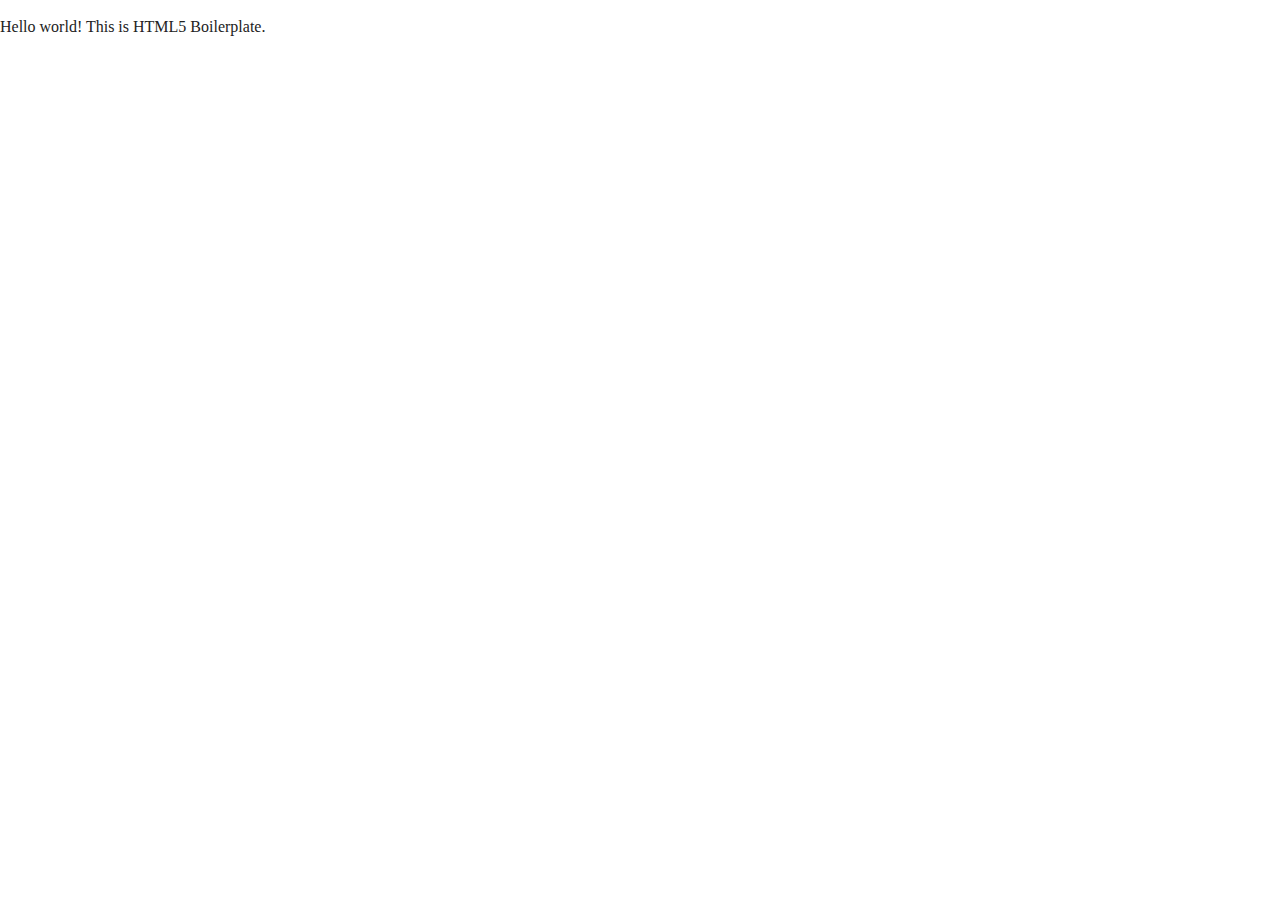
==== index.html @ 504b1733 "first commit" ====
<!doctype html>
<html class="no-js" lang="">

<head>
  <meta charset="utf-8">
  <title></title>
  <meta name="description" content="">
  <meta name="viewport" content="width=device-width, initial-scale=1">

  <meta property="og:title" content="">
  <meta property="og:type" content="">
  <meta property="og:url" content="">
  <meta property="og:image" content="">

  <link rel="manifest" href="site.webmanifest">
  <link rel="apple-touch-icon" href="icon.png">
  <!-- Place favicon.ico in the root directory -->

  <link rel="stylesheet" href="css/normalize.css">
  <link rel="stylesheet" href="css/main.css">

  <meta name="theme-color" content="#fafafa">
</head>

<body>

  <!-- Add your site or application content here -->
  <p>Hello world! This is HTML5 Boilerplate.</p>
  <script src="js/vendor/modernizr-3.11.2.min.js"></script>
  <script src="js/plugins.js"></script>
  <script src="js/main.js"></script>

  <!-- Google Analytics: change UA-XXXXX-Y to be your site's ID. -->
  <script>
    window.ga = function () { ga.q.push(arguments) }; ga.q = []; ga.l = +new Date;
    ga('create', 'UA-XXXXX-Y', 'auto'); ga('set', 'anonymizeIp', true); ga('set', 'transport', 'beacon'); ga('send', 'pageview')
  </script>
  <script src="https://www.google-analytics.com/analytics.js" async></script>
</body>

</html>
---- css/main.css ----
/*! HTML5 Boilerplate v8.0.0 | MIT License | https://html5boilerplate.com/ */

/* main.css 2.1.0 | MIT License | https://github.com/h5bp/main.css#readme */
/*
 * What follows is the result of much research on cross-browser styling.
 * Credit left inline and big thanks to Nicolas Gallagher, Jonathan Neal,
 * Kroc Camen, and the H5BP dev community and team.
 */

/* ==========================================================================
   Base styles: opinionated defaults
   ========================================================================== */

html {
  color: #222;
  font-size: 1em;
  line-height: 1.4;
}

/*
 * Remove text-shadow in selection highlight:
 * https://twitter.com/miketaylr/status/12228805301
 *
 * Vendor-prefixed and regular ::selection selectors cannot be combined:
 * https://stackoverflow.com/a/16982510/7133471
 *
 * Customize the background color to match your design.
 */

::-moz-selection {
  background: #b3d4fc;
  text-shadow: none;
}

::selection {
  background: #b3d4fc;
  text-shadow: none;
}

/*
 * A better looking default horizontal rule
 */

hr {
  display: block;
  height: 1px;
  border: 0;
  border-top: 1px solid #ccc;
  margin: 1em 0;
  padding: 0;
}

/*
 * Remove the gap between audio, canvas, iframes,
 * images, videos and the bottom of their containers:
 * https://github.com/h5bp/html5-boilerplate/issues/440
 */

audio,
canvas,
iframe,
img,
svg,
video {
  vertical-align: middle;
}

/*
 * Remove default fieldset styles.
 */

fieldset {
  border: 0;
  margin: 0;
  padding: 0;
}

/*
 * Allow only vertical resizing of textareas.
 */

textarea {
  resize: vertical;
}

/* ==========================================================================
   Author's custom styles
   ========================================================================== */

/* ==========================================================================
   Helper classes
   ========================================================================== */

/*
 * Hide visually and from screen readers
 */

.hidden,
[hidden] {
  display: none !important;
}

/*
 * Hide only visually, but have it available for screen readers:
 * https://snook.ca/archives/html_and_css/hiding-content-for-accessibility
 *
 * 1. For long content, line feeds are not interpreted as spaces and small width
 *    causes content to wrap 1 word per line:
 *    https://medium.com/@jessebeach/beware-smushed-off-screen-accessible-text-5952a4c2cbfe
 */

.sr-only {
  border: 0;
  clip: rect(0, 0, 0, 0);
  height: 1px;
  margin: -1px;
  overflow: hidden;
  padding: 0;
  position: absolute;
  white-space: nowrap;
  width: 1px;
  /* 1 */
}

/*
 * Extends the .sr-only class to allow the element
 * to be focusable when navigated to via the keyboard:
 * https://www.drupal.org/node/897638
 */

.sr-only.focusable:active,
.sr-only.focusable:focus {
  clip: auto;
  height: auto;
  margin: 0;
  overflow: visible;
  position: static;
  white-space: inherit;
  width: auto;
}

/*
 * Hide visually and from screen readers, but maintain layout
 */

.invisible {
  visibility: hidden;
}

/*
 * Clearfix: contain floats
 *
 * For modern browsers
 * 1. The space content is one way to avoid an Opera bug when the
 *    `contenteditable` attribute is included anywhere else in the document.
 *    Otherwise it causes space to appear at the top and bottom of elements
 *    that receive the `clearfix` class.
 * 2. The use of `table` rather than `block` is only necessary if using
 *    `:before` to contain the top-margins of child elements.
 */

.clearfix::before,
.clearfix::after {
  content: " ";
  display: table;
}

.clearfix::after {
  clear: both;
}

/* ==========================================================================
   EXAMPLE Media Queries for Responsive Design.
   These examples override the primary ('mobile first') styles.
   Modify as content requires.
   ========================================================================== */

@media only screen and (min-width: 35em) {
  /* Style adjustments for viewports that meet the condition */
}

@media print,
  (-webkit-min-device-pixel-ratio: 1.25),
  (min-resolution: 1.25dppx),
  (min-resolution: 120dpi) {
  /* Style adjustments for high resolution devices */
}

/* ==========================================================================
   Print styles.
   Inlined to avoid the additional HTTP request:
   https://www.phpied.com/delay-loading-your-print-css/
   ========================================================================== */

@media print {
  *,
  *::before,
  *::after {
    background: #fff !important;
    color: #000 !important;
    /* Black prints faster */
    box-shadow: none !important;
    text-shadow: none !important;
  }

  a,
  a:visited {
    text-decoration: underline;
  }

  a[href]::after {
    content: " (" attr(href) ")";
  }

  abbr[title]::after {
    content: " (" attr(title) ")";
  }

  /*
   * Don't show links that are fragment identifiers,
   * or use the `javascript:` pseudo protocol
   */
  a[href^="#"]::after,
  a[href^="javascript:"]::after {
    content: "";
  }

  pre {
    white-space: pre-wrap !important;
  }

  pre,
  blockquote {
    border: 1px solid #999;
    page-break-inside: avoid;
  }

  /*
   * Printing Tables:
   * https://web.archive.org/web/20180815150934/http://css-discuss.incutio.com/wiki/Printing_Tables
   */
  thead {
    display: table-header-group;
  }

  tr,
  img {
    page-break-inside: avoid;
  }

  p,
  h2,
  h3 {
    orphans: 3;
    widows: 3;
  }

  h2,
  h3 {
    page-break-after: avoid;
  }
}
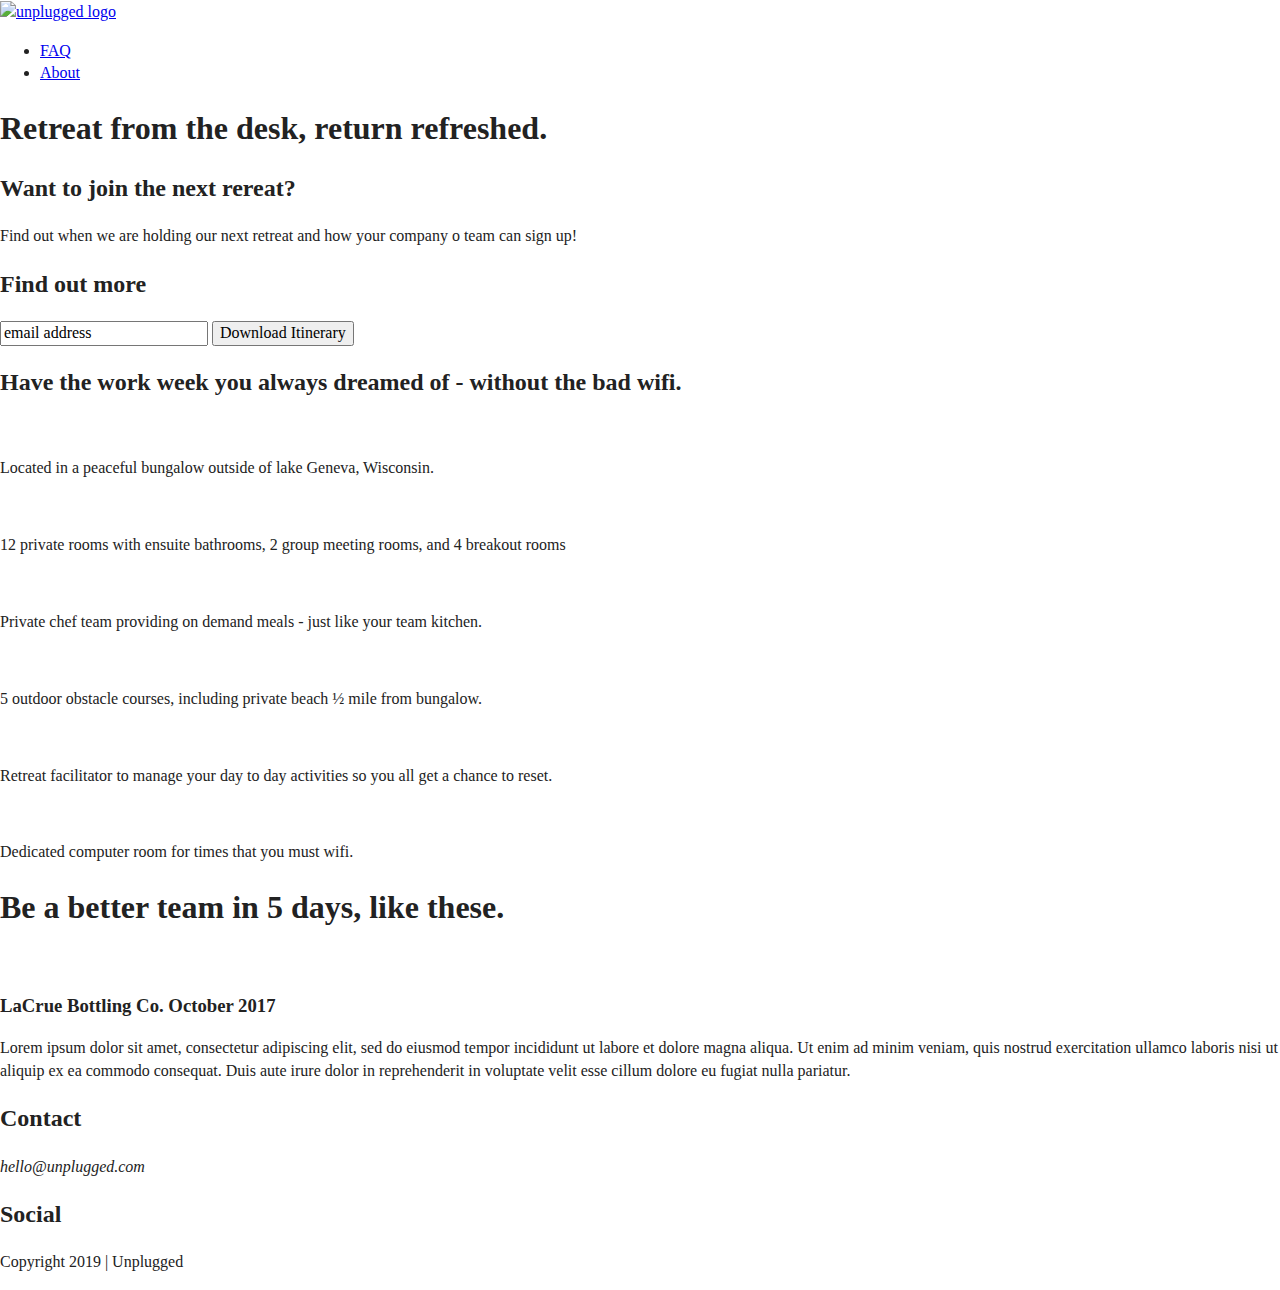
==== commit 66a0af94: "added sign up form" ====
--- a/index.html
+++ b/index.html
@@ -23,9 +23,79 @@
 </head>
 
 <body>
+  <header>
+    <div class="content-wrapper">
+      <a href="#"><img src="" alt="unplugged logo"></a>
+      <div class="header-divider">
+          <nav>
+              <ul>
+                <li><a href="faq/index.html" target="_blank">FAQ</a></li>
+                <li><a href= "about/index.html" target="_blank">About</a></li>
+              </ul>
+            </nav>
+      </div>
+    </div>
+  </header> 
+    
+  <main>
+    <section class="hero-section">
+     <h1>Retreat from the desk, return refreshed.</h1>
+     <aside>
+        <h2>Want to join the next rereat?</h2>
+        <p>Find out when we are holding our next retreat and how your company o team can sign up!</p>
+        <div>
+            <h2>Find out more</h2>
+            <input type="text" name="name" value="email address">
+            <input type="button" value="Download Itinerary">
+        </div>
+     </aside>
+    </section>
+    <section class="info-section">
+      <h2>Have the work week you always dreamed of - without the bad wifi.</h2>
+      <img/>
+      <p>Located in a peaceful bungalow outside of lake Geneva, Wisconsin.</p>
+      <img/>
+      <p>12 private rooms with ensuite bathrooms, 2 group meeting rooms, and 4 breakout rooms</p>
+      <img/>
+      <p>Private chef team providing on demand meals - just like your team kitchen.</p>
+      <img/>
+      <p>5 outdoor obstacle courses, including private beach ½ mile from bungalow.</p>
+      <img/>
+      <p>Retreat facilitator to manage your day to day activities so you all get a chance to reset.</p>
+      <img/>
+      <p>Dedicated computer room for times that you must wifi.</p>
 
-  <!-- Add your site or application content here -->
-  <p>Hello world! This is HTML5 Boilerplate.</p>
+    </section>
+    <aside>
+      <h1>Be a better team in 5 days, like these.</h1>
+      <img/>
+      <h3>LaCrue Bottling Co. October 2017</h3>
+      <p>Lorem ipsum dolor sit amet, consectetur adipiscing elit, sed do eiusmod tempor incididunt ut labore et dolore magna aliqua. Ut enim ad minim veniam, quis nostrud exercitation ullamco laboris nisi ut aliquip ex ea commodo consequat. Duis aute irure dolor in reprehenderit in voluptate velit esse cillum dolore eu fugiat nulla pariatur. </p>
+    </aside>
+  </main>
+  <footer>
+    <div class="content-wapper">
+      <div class="footer-content">
+          <h2>Contact</h2>
+          <address class="contact">
+            <p>hello@unplugged.com</p>
+          </address>
+        <div class="social">
+          <h2>Social</h2>
+          <div class="social-icons">
+            <p><a href="https://www.facebook.com/yoursite" target="_blank"></a></p>
+            <p><a href="https://www.twiter.com/yoursite" target="_blank"></a></p>
+            <p><a href="https://www.instagram.com/yoursite" target="_blank"></a></p>
+            <!-- other social links here -->
+          </div>
+        </div>
+      </div> <!-- footer content ends -->
+    </div> <!-- footer content-wrapper ends -->
+    <div class="copyright">
+      <p>Copyright 2019 | Unplugged</p>
+    </div>
+  </footer>
+
   <script src="js/vendor/modernizr-3.11.2.min.js"></script>
   <script src="js/plugins.js"></script>
   <script src="js/main.js"></script>
@@ -37,5 +107,4 @@
   </script>
   <script src="https://www.google-analytics.com/analytics.js" async></script>
 </body>
-
 </html>
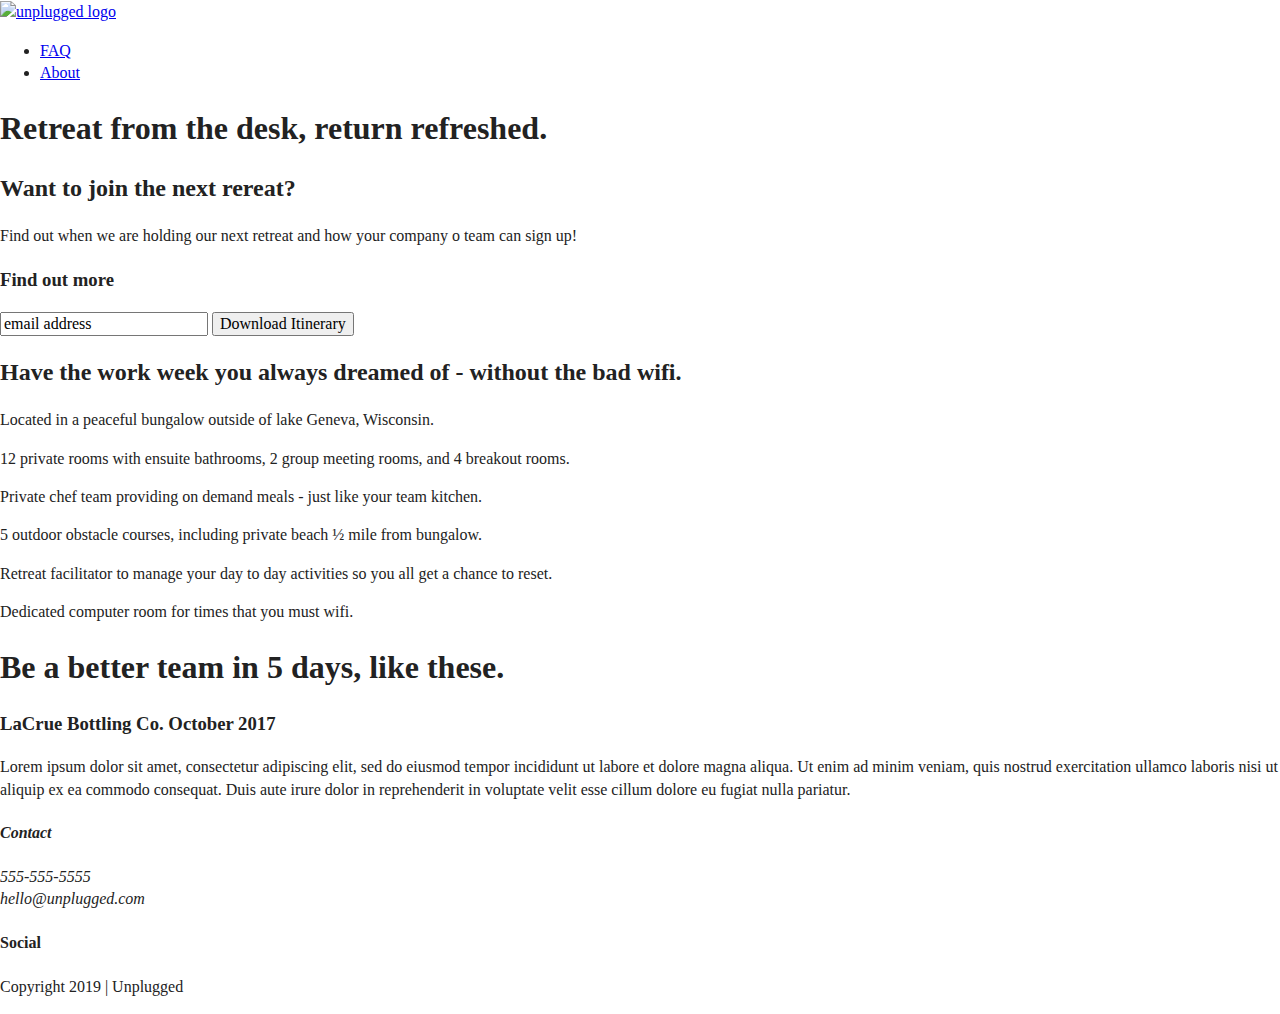
==== commit 17bc4016: "fixed classes" ====
--- a/index.html
+++ b/index.html
@@ -25,7 +25,9 @@
 <body>
   <header>
     <div class="content-wrapper">
-      <a href="#"><img src="" alt="unplugged logo"></a>
+      <a href="#">
+        <img src="" alt="unplugged logo">
+      </a>
       <div class="header-divider">
           <nav>
               <ul>
@@ -38,50 +40,88 @@
   </header> 
     
   <main>
-    <section class="hero-section">
-     <h1>Retreat from the desk, return refreshed.</h1>
-     <aside>
-        <h2>Want to join the next rereat?</h2>
-        <p>Find out when we are holding our next retreat and how your company o team can sign up!</p>
-        <div>
-            <h2>Find out more</h2>
-            <input type="text" name="name" value="email address">
-            <input type="button" value="Download Itinerary">
+    <section class="hero-area">
+      <div class="content-wrapper">
+          <h1>Retreat from the desk, return refreshed.</h1>
+      </div>
+    </section>
+
+    <aside>
+      <div class="content-wrapper">
+        <div class="form-description">
+          <h2>Want to join the next rereat?</h2>
+          <p>
+            Find out when we are holding our next retreat 
+            and how your company o team can sign up!
+          </p>
+        </div>  
+        <div class="form">
+          <h3>Find out more</h3>
+          <input type="text" name="name" value="email address">
+          <input type="button" value="Download Itinerary">
         </div>
-     </aside>
+      </div>
+    </aside>
+      
+    <section class="features">
+      <div class="content-wrapper">
+          <h2>Have the work week you always dreamed of - without the bad wifi.</h2>
+          <div class="features-items">
+              <article>
+                  <p class="fontawesome-icon">
+
+                  </p>
+                  <p class="features-item-description">Located in a peaceful bungalow outside of lake Geneva, Wisconsin.</p>
+              </article>
+              <article>
+                  <p class="fontawesome-icon"></p>
+                  <p class="features-item-description">12 private rooms with ensuite bathrooms, 2 group meeting rooms, and 4 breakout rooms.</p>
+              </article>
+              <article>
+                  <p class="fontawesome-icon"></p>
+                  <p class="features-item-description">Private chef team providing on demand meals - just like your team kitchen.</p>
+              </article>
+              <article>
+                  <p class="fontawesome-icon"></p>
+                  <p class="features-item-description">5 outdoor obstacle courses, including private beach ½ mile from bungalow.</p>
+              </article>
+              <article>
+                 <p class="fontawesome-icon"></p>
+                  <p class="features-item-description">Retreat facilitator to manage your day to day activities so you all get a chance to reset.</p>
+              </article>
+    
+              <article>
+                  <p class="fontawesome-icon"></p>
+                  <p class="features-item-description">Dedicated computer room 
+                    for times that you must wifi.</p>
+              </article>
+          </div>
+      </div>
     </section>
-    <section class="info-section">
-      <h2>Have the work week you always dreamed of - without the bad wifi.</h2>
-      <img/>
-      <p>Located in a peaceful bungalow outside of lake Geneva, Wisconsin.</p>
-      <img/>
-      <p>12 private rooms with ensuite bathrooms, 2 group meeting rooms, and 4 breakout rooms</p>
-      <img/>
-      <p>Private chef team providing on demand meals - just like your team kitchen.</p>
-      <img/>
-      <p>5 outdoor obstacle courses, including private beach ½ mile from bungalow.</p>
-      <img/>
-      <p>Retreat facilitator to manage your day to day activities so you all get a chance to reset.</p>
-      <img/>
-      <p>Dedicated computer room for times that you must wifi.</p>
-
+    <section class="reviews">
+      <div class="content-wrapper">
+        <h1>Be a better team in 5 days, like these.</h1>
+        <article> 
+           <div>
+              <h3>LaCrue Bottling Co. October 2017</h3>
+              <p>Lorem ipsum dolor sit amet, consectetur adipiscing elit, sed do eiusmod tempor incididunt ut labore et dolore magna aliqua. Ut enim ad minim veniam, quis nostrud exercitation ullamco laboris nisi ut aliquip ex ea commodo consequat. Duis aute irure dolor in reprehenderit in voluptate velit esse cillum dolore eu fugiat nulla pariatur. </p>  
+          </div> 
+        </article>
+      </div>
     </section>
-    <aside>
-      <h1>Be a better team in 5 days, like these.</h1>
-      <img/>
-      <h3>LaCrue Bottling Co. October 2017</h3>
-      <p>Lorem ipsum dolor sit amet, consectetur adipiscing elit, sed do eiusmod tempor incididunt ut labore et dolore magna aliqua. Ut enim ad minim veniam, quis nostrud exercitation ullamco laboris nisi ut aliquip ex ea commodo consequat. Duis aute irure dolor in reprehenderit in voluptate velit esse cillum dolore eu fugiat nulla pariatur. </p>
-    </aside>
   </main>
   <footer>
-    <div class="content-wapper">
+    <div class="content-wrapper">
       <div class="footer-content">
-          <h2>Contact</h2>
           <address class="contact">
-            <p>hello@unplugged.com</p>
+              <h4>Contact</h4>
+            <p>
+              555-555-5555<br>
+              hello@unplugged.com
+            </p>
           </address>
         <div class="social">
-          <h2>Social</h2>
+          <h4>Social</h4>
           <div class="social-icons">
             <p><a href="https://www.facebook.com/yoursite" target="_blank"></a></p>
             <p><a href="https://www.twiter.com/yoursite" target="_blank"></a></p>
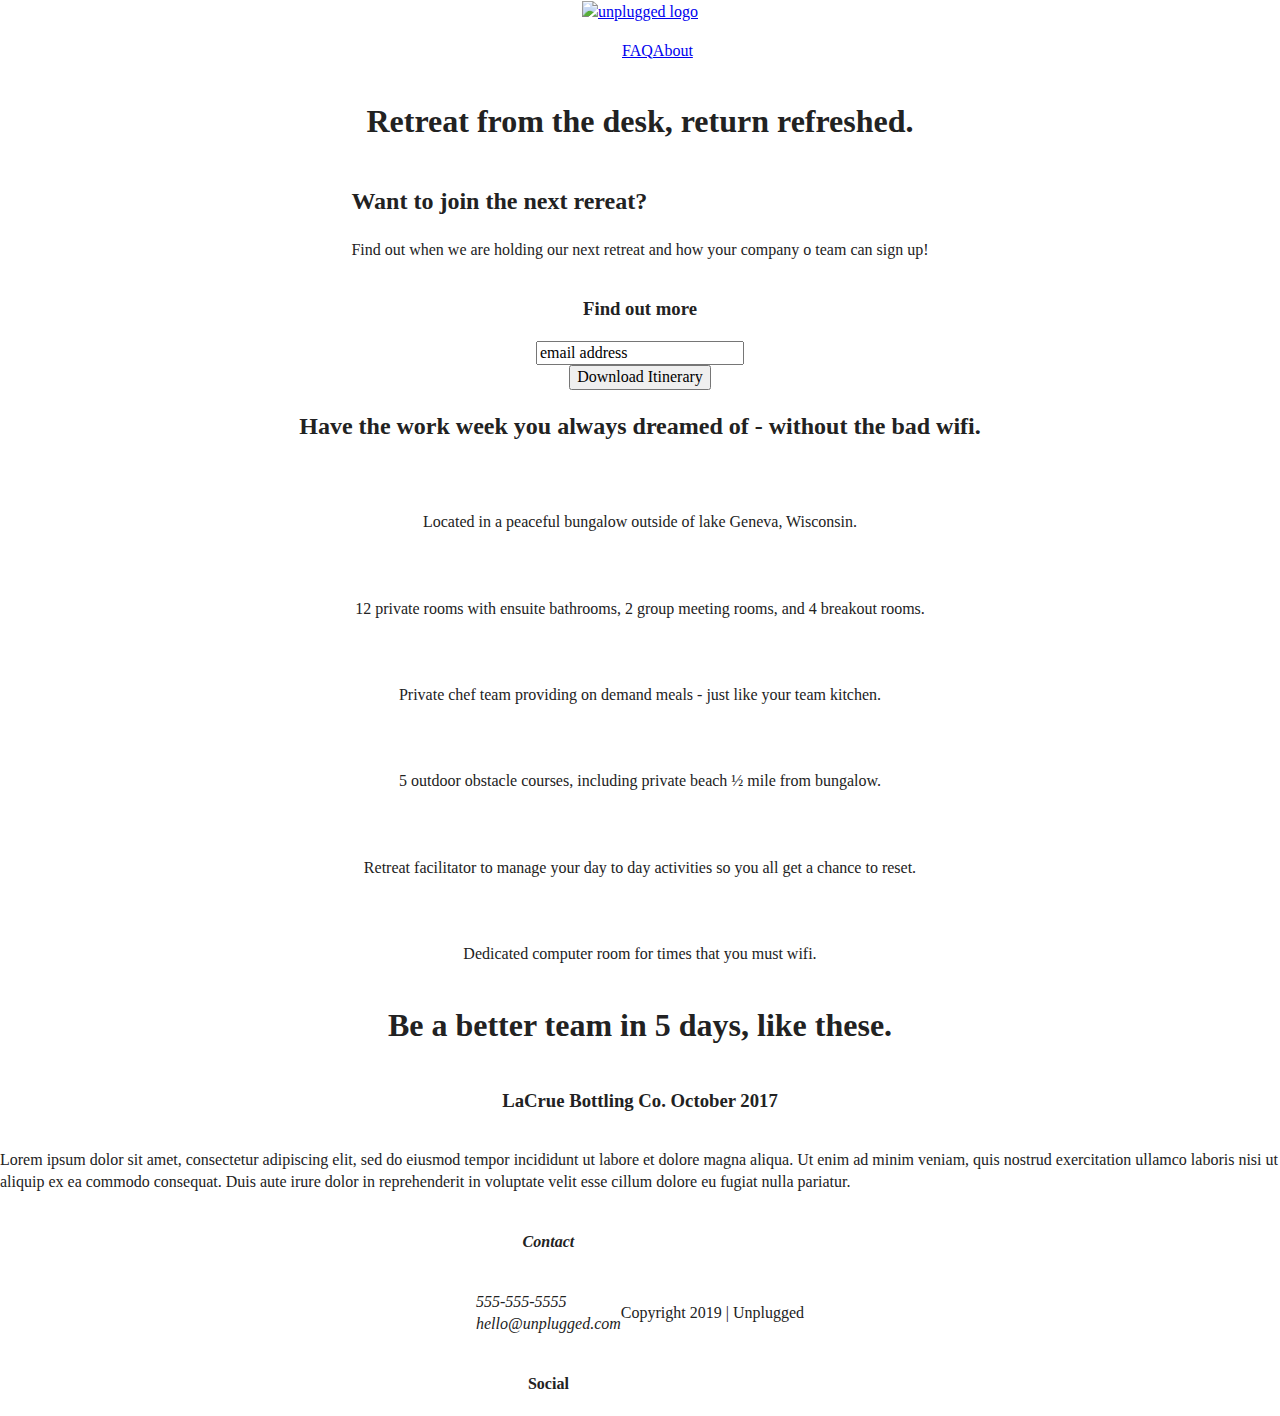
==== commit b19df147: "added flexbox properties" ====
--- a/index.html
+++ b/index.html
@@ -25,17 +25,16 @@
 <body>
   <header>
     <div class="content-wrapper">
-      <a href="#">
+      <a href="index.html">
         <img src="" alt="unplugged logo">
       </a>
-      <div class="header-divider">
-          <nav>
-              <ul>
-                <li><a href="faq/index.html" target="_blank">FAQ</a></li>
-                <li><a href= "about/index.html" target="_blank">About</a></li>
-              </ul>
-            </nav>
-      </div>
+      <div class="header-divider"></div>
+        <nav>
+          <ul>
+            <li><a href="faq/index.html" target="_blank">FAQ</a></li>
+            <li><a href= "about/index.html" target="_blank">About</a></li>
+          </ul>
+        </nav>
     </div>
   </header> 
     
@@ -102,7 +101,7 @@
       <div class="content-wrapper">
         <h1>Be a better team in 5 days, like these.</h1>
         <article> 
-           <div>
+          <div class="content-wrapper">
               <h3>LaCrue Bottling Co. October 2017</h3>
               <p>Lorem ipsum dolor sit amet, consectetur adipiscing elit, sed do eiusmod tempor incididunt ut labore et dolore magna aliqua. Ut enim ad minim veniam, quis nostrud exercitation ullamco laboris nisi ut aliquip ex ea commodo consequat. Duis aute irure dolor in reprehenderit in voluptate velit esse cillum dolore eu fugiat nulla pariatur. </p>  
           </div> 
@@ -113,13 +112,13 @@
   <footer>
     <div class="content-wrapper">
       <div class="footer-content">
-          <address class="contact">
-              <h4>Contact</h4>
-            <p>
-              555-555-5555<br>
-              hello@unplugged.com
-            </p>
-          </address>
+        <address class="contact">
+          <h4>Contact
+          </h4>
+          <p>555-555-5555<br>
+            hello@unplugged.com
+          </p>
+        </address>
         <div class="social">
           <h4>Social</h4>
           <div class="social-icons">
--- a/css/main.css
+++ b/css/main.css
@@ -86,6 +86,151 @@
 /* ==========================================================================
    Author's custom styles
    ========================================================================== */
+/*--------------- Base Header and Footer styles------------------------------------*/
+header,
+footer{
+  display: flex;
+  justify-content: center;
+  align-items: center;
+  flex-direction: row wrap;
+}
+
+/* Header styles */
+header{
+
+}
+header.content-wrapper{
+  display: flex;
+  justify-content: center;
+  align-items: center;
+  flex-direction: row wrap;
+}
+
+header nav{
+  display: flex;
+  justify-content: space-between;
+  align-items: center;
+  flex-direction: row wrap;
+}
+header nav ul{
+  display: flex;
+  justify-content: space-between;
+  align-content: center;
+  flex-direction: row;
+  list-style: none;
+}
+/* Mobile Styles */
+
+.hero-area{
+  display: flex;
+  justify-content: center;
+  align-items: center;
+  flex-direction: row wrap;
+
+}
+main .content-wrapper{
+  display: flex;
+  justify-content: center;
+  align-items: center;
+  flex-direction: column;
+}
+
+aside{
+  display: flex;
+  justify-content: center;
+  align-items: center;
+  flex-direction: row wrap;
+}
+.form{
+  display: flex;
+  justify-content: center;
+  align-items: center;
+  flex-direction: column;
+}
+.features{
+  display: flex;
+  justify-content: center;
+  align-items: center;
+  flex-direction: row wrap;
+
+}
+.features features-items{
+  display: flex;
+  justify-content: center;
+  align-items: center;
+}
+.reviews {
+  display: flex;
+  justify-content: center;
+  align-items: center;
+  flex-direction: column;
+  flex-direction: row wrap;
+}
+article {
+  display: flex;
+  justify-content: center;
+  align-items: center;
+  flex-direction: column;
+}
+
+.mission{
+  display: flex;
+  justify-content: center;
+  align-items: center;
+  flex-direction: row wrap;
+}
+/*----faq page----*/
+faq{
+  display: flex;
+  justify-content: center;
+  align-items: center;
+  flex-direction: row wrap;
+}
+faq .content-wrapper{
+  display: flex;
+  justify-content: center;
+  align-items: center;
+  flex-direction: row wrap;
+}
+
+/*---Footer----*/
+
+footer .content-wrapper{
+display: flex;
+justify-content: center;
+align-items: center;
+
+}
+.footer-content{
+  display: flex;
+  justify-content: center;
+  align-items: center;
+  flex-direction: column;
+}
+.contact{
+  display: flex;
+  justify-content: center;
+  align-items: center;
+  flex-direction: column;
+  flex-direction: row wrap;
+}
+
+ footer .social{
+  display: flex;
+  justify-content: center;
+  align-items: center;
+
+}
+footer .social-icons{
+  display: flex;
+  justify-content: center;
+  align-items: center;
+
+}
+.copyright{
+
+}
+
 
 /* ==========================================================================
    Helper classes
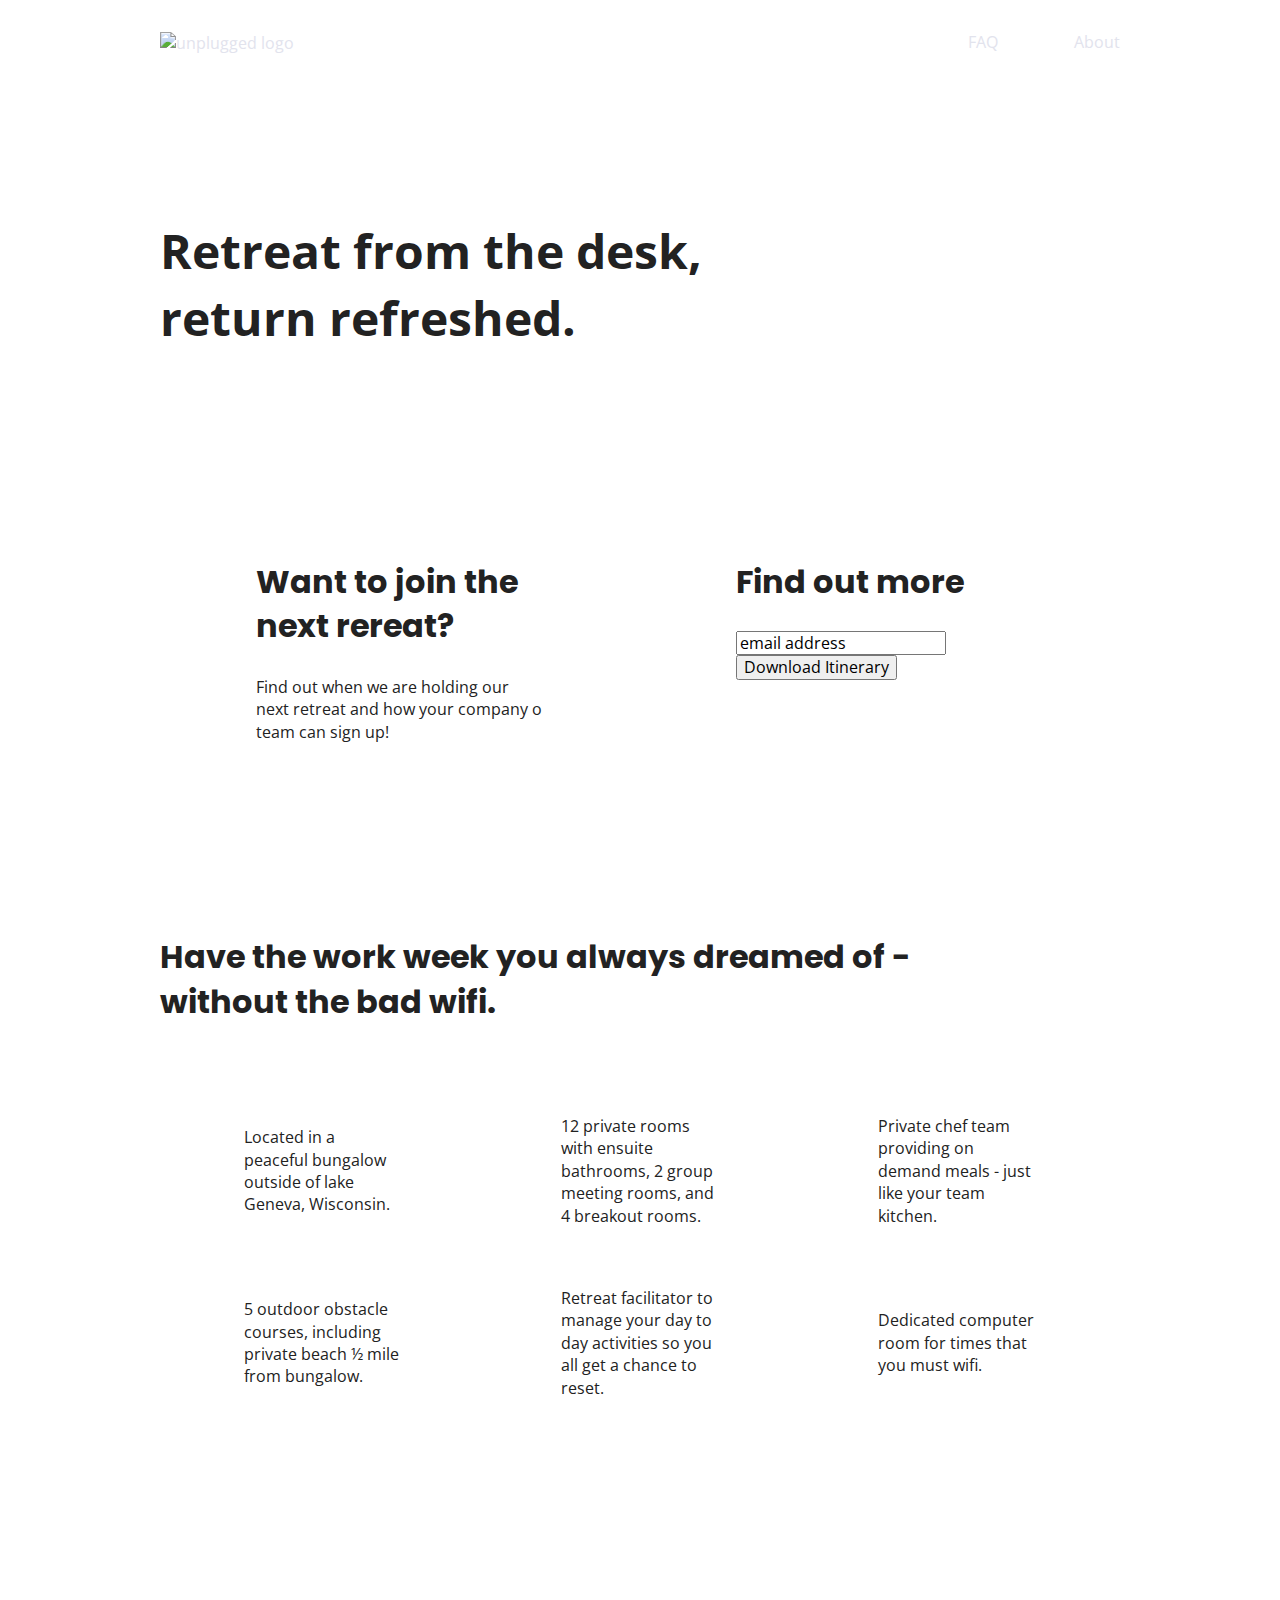
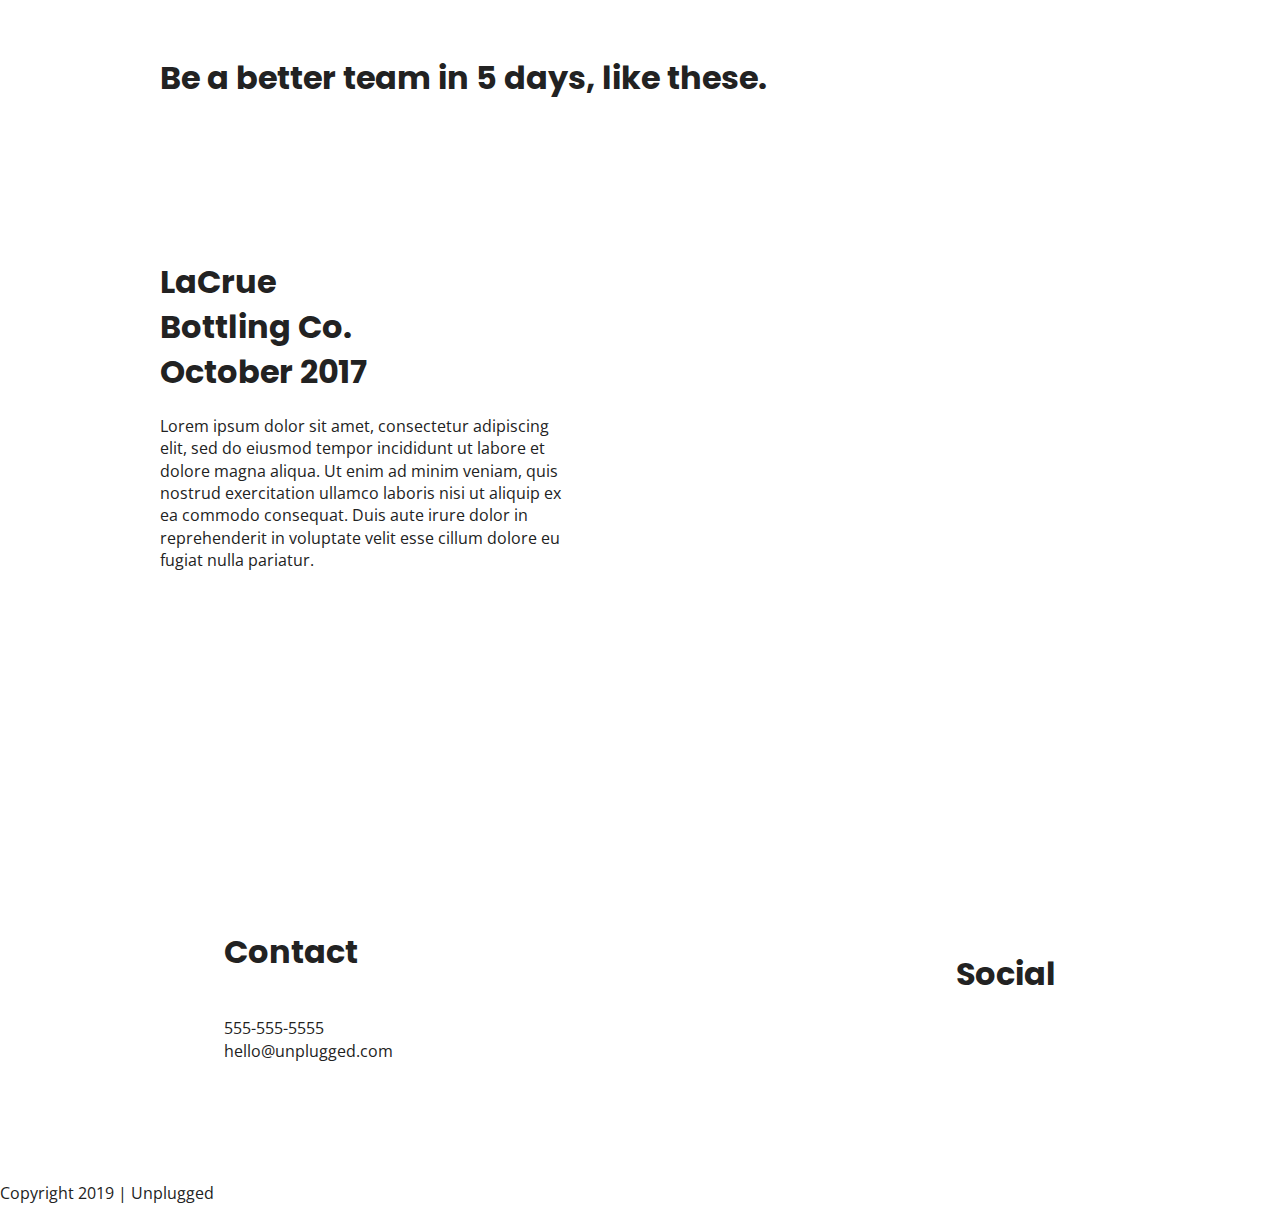
==== commit 4d1c9015: "general css styles added" ====
--- a/index.html
+++ b/index.html
@@ -20,6 +20,8 @@
   <link rel="stylesheet" href="css/main.css">
 
   <meta name="theme-color" content="#fafafa">
+  <!--google fonts-->
+  <link href="https://fonts.googleapis.com/css?family=Open+Sans:400,700|Poppins:500,700" rel="stylesheet">
 </head>
 
 <body>
@@ -55,7 +57,7 @@
           </p>
         </div>  
         <div class="form">
-          <h3>Find out more</h3>
+          <h2>Find out more</h2>
           <input type="text" name="name" value="email address">
           <input type="button" value="Download Itinerary">
         </div>
@@ -99,7 +101,7 @@
     </section>
     <section class="reviews">
       <div class="content-wrapper">
-        <h1>Be a better team in 5 days, like these.</h1>
+        <h2>Be a better team in 5 days, like these.</h2>
         <article> 
           <div class="content-wrapper">
               <h3>LaCrue Bottling Co. October 2017</h3>
--- a/css/main.css
+++ b/css/main.css
@@ -1,6 +1,5 @@
-/*! HTML5 Boilerplate v8.0.0 | MIT License | https://html5boilerplate.com/ */
-
-/* main.css 2.1.0 | MIT License | https://github.com/h5bp/main.css#readme */
+/*! HTML5 Boilerplate v6.1.0 | MIT License | https://html5boilerplate.com/ */
+
 /*
  * What follows is the result of much research on cross-browser styling.
  * Credit left inline and big thanks to Nicolas Gallagher, Jonathan Neal,
@@ -84,154 +83,239 @@
 }
 
 /* ==========================================================================
+   Browser Upgrade Prompt
+   ========================================================================== */
+
+.browserupgrade {
+  margin: 0.2em 0;
+  background: #ccc;
+  color: #000;
+  padding: 0.2em 0;
+}
+
+/* ==========================================================================
    Author's custom styles
    ========================================================================== */
-/*--------------- Base Header and Footer styles------------------------------------*/
+html {
+  font-size: 16px;
+}
+body {
+  font-family: 'Open Sans', sans-serif;
+  font-size: 1em;
+}
+h1 {
+  font-size: 3em;
+}
+
+h2 {
+  font-family: 'Poppins', sans-serif;
+  font-size: 2em;
+}
+
+h3, 
+h4 {
+  font-family: 'Poppins', sans-serif;
+  font-size: 2em;
+}
+a {
+  color: #e2e3ed;
+  text-decoration: none;
+}
+
+.contact {
+  font-style: normal;
+}
+
+
+.content-wrapper {
+  width: 90%;
+  margin: 50px 0;
+}
+
+/* -------------------- Base Header - Footer Styles -------------------- */
+
 header,
-footer{
-  display: flex;
-  justify-content: center;
-  align-items: center;
-  flex-direction: row wrap;
-}
-
-/* Header styles */
-header{
-
-}
-header.content-wrapper{
-  display: flex;
-  justify-content: center;
-  align-items: center;
-  flex-direction: row wrap;
-}
-
-header nav{
-  display: flex;
+footer {
+  display: flex;
+  justify-content: center;
+  align-items: center;
+  flex-flow: row wrap;
+}
+
+header {
+  padding: 15px 0;
+}
+
+header .content-wrapper {
+  display: flex;
+  justify-content: center;
+  align-items: center;
+  flex-flow: row wrap;
+  margin: 0;
+}
+
+.header-divider {
+  width: 100%;
+  height: 1px;
+  margin: 10px 0 20px 0;
+}
+
+header nav {
+  display: flex;
+  justify-content: space-around;
+  align-items: center;
+  flex-flow: row wrap;
+  width: 60%;
+}
+
+header nav ul {
+  display: flex;
+  justify-content: space-around;
+  width: 100%;
+  list-style: none;
+}
+
+footer {
+  flex-direction: column;
+}
+
+footer p {
+  margin: 0;
+}
+
+footer .content-wrapper {
+  width: 55%;
+  margin: 50px 0;
+}
+
+footer .contact {
+  margin-bottom: 50px;
+}
+
+footer .social-icons {
+  display: flex;
+  justify-content: space-around;
+  align-items: center;
+}
+
+footer .social-icons p {
+  display: flex;
+  justify-content: center;
+  align-items: center;
+}
+
+footer .copyright {
+  margin: 20px 0;
+  align-items: center;
+}
+
+/* -------------------- Mobile Styles - Homepage -------------------- */
+
+/* Hero Area */
+
+.hero-area {
+  display: flex;
+  justify-content: center;
+  flex-flow: row wrap;
+}
+
+/* Aside */
+
+aside {
+  display: flex;
+  justify-content: center;
+  align-items: center;
+  flex-flow: row wrap;
+}
+
+/* Features */
+
+.features {
+  display: flex;
+  justify-content: center;
+  flex-flow: row wrap;
+}
+
+.features h2 {
+  margin-bottom: 60px;
+}
+
+.features article {
+  width: 63%;
+  margin: 30px 0;
+}
+
+.features .features-items {
+  display: flex;
+  justify-content: center;
+  align-items: center;
+  flex-flow: row wrap;
+}
+
+.features p {
+  margin: 0;
+}
+
+/* Reviews */
+
+.reviews {
+  display: flex;
+  justify-content: center;
+  flex-flow: row wrap;
+}
+
+.reviews h2 {
+  margin-bottom: 40px;
+}
+
+.reviews h3 {
+  width: 55%;
+  margin: 20px 0;
+}
+
+/* ==========================================================================
+   About Page
+   ========================================================================== */
+
+.mission {
+  display: flex;
+  justify-content: center;
+  align-items: center;
+  flex-flow: row wrap;
+}
+
+.contact-section {
+  display: flex;
+  justify-content: center;
+  align-items: center;
+  flex-flow: row wrap;
+}
+
+.contact-content p {
+  margin: 0;
+}
+
+/* ==========================================================================
+   FAQ Page
+   ========================================================================== */
+
+.faq {
+  display: flex;
+  justify-content: center;
+  align-items: center;
+  flex-flow: row wrap;
+}
+.faq .content-wrapper {
   justify-content: space-between;
-  align-items: center;
-  flex-direction: row wrap;
-}
-header nav ul{
-  display: flex;
-  justify-content: space-between;
-  align-content: center;
-  flex-direction: row;
-  list-style: none;
-}
-/* Mobile Styles */
-
-.hero-area{
-  display: flex;
-  justify-content: center;
-  align-items: center;
-  flex-direction: row wrap;
-
-}
-main .content-wrapper{
-  display: flex;
-  justify-content: center;
-  align-items: center;
-  flex-direction: column;
-}
-
-aside{
-  display: flex;
-  justify-content: center;
-  align-items: center;
-  flex-direction: row wrap;
-}
-.form{
-  display: flex;
-  justify-content: center;
-  align-items: center;
-  flex-direction: column;
-}
-.features{
-  display: flex;
-  justify-content: center;
-  align-items: center;
-  flex-direction: row wrap;
-
-}
-.features features-items{
-  display: flex;
-  justify-content: center;
-  align-items: center;
-}
-.reviews {
-  display: flex;
-  justify-content: center;
-  align-items: center;
-  flex-direction: column;
-  flex-direction: row wrap;
-}
-article {
-  display: flex;
-  justify-content: center;
-  align-items: center;
-  flex-direction: column;
-}
-
-.mission{
-  display: flex;
-  justify-content: center;
-  align-items: center;
-  flex-direction: row wrap;
-}
-/*----faq page----*/
-faq{
-  display: flex;
-  justify-content: center;
-  align-items: center;
-  flex-direction: row wrap;
-}
-faq .content-wrapper{
-  display: flex;
-  justify-content: center;
-  align-items: center;
-  flex-direction: row wrap;
-}
-
-/*---Footer----*/
-
-footer .content-wrapper{
-display: flex;
-justify-content: center;
-align-items: center;
-
-}
-.footer-content{
-  display: flex;
-  justify-content: center;
-  align-items: center;
-  flex-direction: column;
-}
-.contact{
-  display: flex;
-  justify-content: center;
-  align-items: center;
-  flex-direction: column;
-  flex-direction: row wrap;
-}
-
- footer .social{
-  display: flex;
-  justify-content: center;
-  align-items: center;
-
-}
-footer .social-icons{
-  display: flex;
-  justify-content: center;
-  align-items: center;
-
-}
-.copyright{
-
-}
-
-
+}
+
+.faq-content {
+  flex-basis: 45%;
+}
+
+.faq h2 {
+  width: 100%;
+}
 /* ==========================================================================
    Helper classes
    ========================================================================== */
@@ -240,8 +324,7 @@
  * Hide visually and from screen readers
  */
 
-.hidden,
-[hidden] {
+.hidden {
   display: none !important;
 }
 
@@ -254,34 +337,34 @@
  *    https://medium.com/@jessebeach/beware-smushed-off-screen-accessible-text-5952a4c2cbfe
  */
 
-.sr-only {
+.visuallyhidden {
   border: 0;
-  clip: rect(0, 0, 0, 0);
+  clip: rect(0 0 0 0);
   height: 1px;
   margin: -1px;
   overflow: hidden;
   padding: 0;
   position: absolute;
+  width: 1px;
   white-space: nowrap;
-  width: 1px;
   /* 1 */
 }
 
 /*
- * Extends the .sr-only class to allow the element
+ * Extends the .visuallyhidden class to allow the element
  * to be focusable when navigated to via the keyboard:
  * https://www.drupal.org/node/897638
  */
 
-.sr-only.focusable:active,
-.sr-only.focusable:focus {
+.visuallyhidden.focusable:active,
+.visuallyhidden.focusable:focus {
   clip: auto;
   height: auto;
   margin: 0;
   overflow: visible;
   position: static;
+  width: auto;
   white-space: inherit;
-  width: auto;
 }
 
 /*
@@ -304,13 +387,15 @@
  *    `:before` to contain the top-margins of child elements.
  */
 
-.clearfix::before,
-.clearfix::after {
+.clearfix:before,
+.clearfix:after {
   content: " ";
+  /* 1 */
   display: table;
-}
-
-.clearfix::after {
+  /* 2 */
+}
+
+.clearfix:after {
   clear: both;
 }
 
@@ -320,14 +405,189 @@
    Modify as content requires.
    ========================================================================== */
 
-@media only screen and (min-width: 35em) {
-  /* Style adjustments for viewports that meet the condition */
-}
-
+   @media only screen and (min-width:768px) {
+    /*Tablet styles here*/
+  
+    /* General styles */
+    .content-wrapper {
+      max-width: 640px;
+      margin: 100px 0;
+    }
+  
+    /* Header */
+    header {
+      justify-content: space-around;
+      padding: 33px 0;
+    }
+  
+    header .content-wrapper {
+      width: 100%;
+      justify-content: space-between;
+    }
+  
+    header nav {
+      width: 20%;
+    }
+  
+    header nav ul {
+      justify-content: space-between;
+    }
+  
+    .header-divider {
+      display: none;
+    }
+    /* Hero Area */
+  
+    /* Aside */
+    aside .content-wrapper {
+      margin: 50px 0;
+      display: flex;
+      justify-content: space-between;
+      flex-flow: row wrap;
+    }
+  
+    aside .content-wrapper .form-description,
+    aside .content-wrapper .form {
+      width: 40%;
+      margin: 0;
+    }
+  
+    /* Features */
+    .features article {
+      display: flex;
+      justify-content: center;
+      align-items: center;
+      flex-flow: column wrap;
+      flex-basis: 50%;
+    }
+    
+    .features .features-item-description {
+      width: 50%;
+    }
+  
+    /* Reviews */
+    .reviews article {
+      display: flex;
+      justify-content: space-between;
+    }
+  
+    .reviews article div {
+      width: 49%;
+    }
+  
+    /* Footer */
+    footer .content-wrapper {
+      width: 65%;
+      margin: 100px 0;
+    }
+  
+    .footer-content {
+      display: flex;
+      justify-content: space-between;
+      align-items: center;
+    }
+  
+    footer .contact {
+      margin-bottom: 0;
+    }
+  
+    footer .copyright {
+      width: 100%;
+    }
+  
+    /* ==========================================================================
+     About Page
+     ========================================================================== */
+  
+    .mission-content {
+      display: flex;
+      justify-content: space-between;
+      align-items: center;
+      padding-top: 20px
+    }
+  
+    .mission-content p {
+      width: 45%;
+    }
+  
+    .contact-section .content-wrapper h2 {
+      width: 80%;
+    }
+  
+    .contact-content {
+      display: flex;
+      justify-content: space-between;
+      align-items: flex-start;
+    }
+  
+    /* ==========================================================================
+     FAQ Page
+     ========================================================================== */
+     header {
+      padding: 15px 0;
+    }
+    .faq .content-wrapper {
+      justify-content: space-between;
+    }
+  
+    .faq-content {
+      flex-basis: 45%;
+    }
+  
+    .faq h2 {
+      width: 100%;
+    }
+  }
+
+@media only screen and (min-width: 1200px) {
+/*Desktop styles here*/
+
+  .content-wrapper {
+  max-width: 960px;
+  }
+
+  /* Hero */ 
+  .hero-area h1 {
+    width: 60%;
+  }
+
+  /* Aside */
+  aside .content-wrapper {
+    justify-content: space-around;
+  }
+
+  aside .content-wrapper .form-description,
+  aside .content-wrapper .form {
+    width: 30%;
+  }
+
+  /* Features */
+  .features h2 {
+    width: 90%;
+  }
+  .features article {
+    flex-basis: 33%;
+  }
+
+  /* Reviews */
+  .reviews article div {
+    width: 42%;
+  }
+
+/* ========About Page========*/
+  .mission h2,
+  .contact-section .content-wrapper h2 {
+    width: 95;
+  }
+/* ========FAQ Page========*/
+  .faq h2 {
+    width: 100%;
+  }
+}
 @media print,
-  (-webkit-min-device-pixel-ratio: 1.25),
-  (min-resolution: 1.25dppx),
-  (min-resolution: 120dpi) {
+(-webkit-min-device-pixel-ratio: 1.25),
+(min-resolution: 1.25dppx),
+(min-resolution: 120dpi) {
   /* Style adjustments for high resolution devices */
 }
 
@@ -339,70 +599,60 @@
 
 @media print {
   *,
-  *::before,
-  *::after {
-    background: #fff !important;
+  *:before,
+  *:after {
+    background: transparent !important;
     color: #000 !important;
     /* Black prints faster */
+    -webkit-box-shadow: none !important;
     box-shadow: none !important;
     text-shadow: none !important;
   }
-
   a,
   a:visited {
     text-decoration: underline;
   }
-
-  a[href]::after {
+  a[href]:after {
     content: " (" attr(href) ")";
   }
-
-  abbr[title]::after {
+  abbr[title]:after {
     content: " (" attr(title) ")";
   }
-
   /*
-   * Don't show links that are fragment identifiers,
-   * or use the `javascript:` pseudo protocol
-   */
-  a[href^="#"]::after,
-  a[href^="javascript:"]::after {
+     * Don't show links that are fragment identifiers,
+     * or use the `javascript:` pseudo protocol
+     */
+  a[href^="#"]:after,
+  a[href^="javascript:"]:after {
     content: "";
   }
-
   pre {
     white-space: pre-wrap !important;
   }
-
   pre,
   blockquote {
     border: 1px solid #999;
     page-break-inside: avoid;
   }
-
   /*
-   * Printing Tables:
-   * https://web.archive.org/web/20180815150934/http://css-discuss.incutio.com/wiki/Printing_Tables
-   */
+     * Printing Tables:
+     * http://css-discuss.incutio.com/wiki/Printing_Tables
+     */
   thead {
     display: table-header-group;
   }
-
   tr,
   img {
     page-break-inside: avoid;
   }
-
   p,
   h2,
   h3 {
     orphans: 3;
     widows: 3;
   }
-
   h2,
   h3 {
     page-break-after: avoid;
   }
-}
-
+}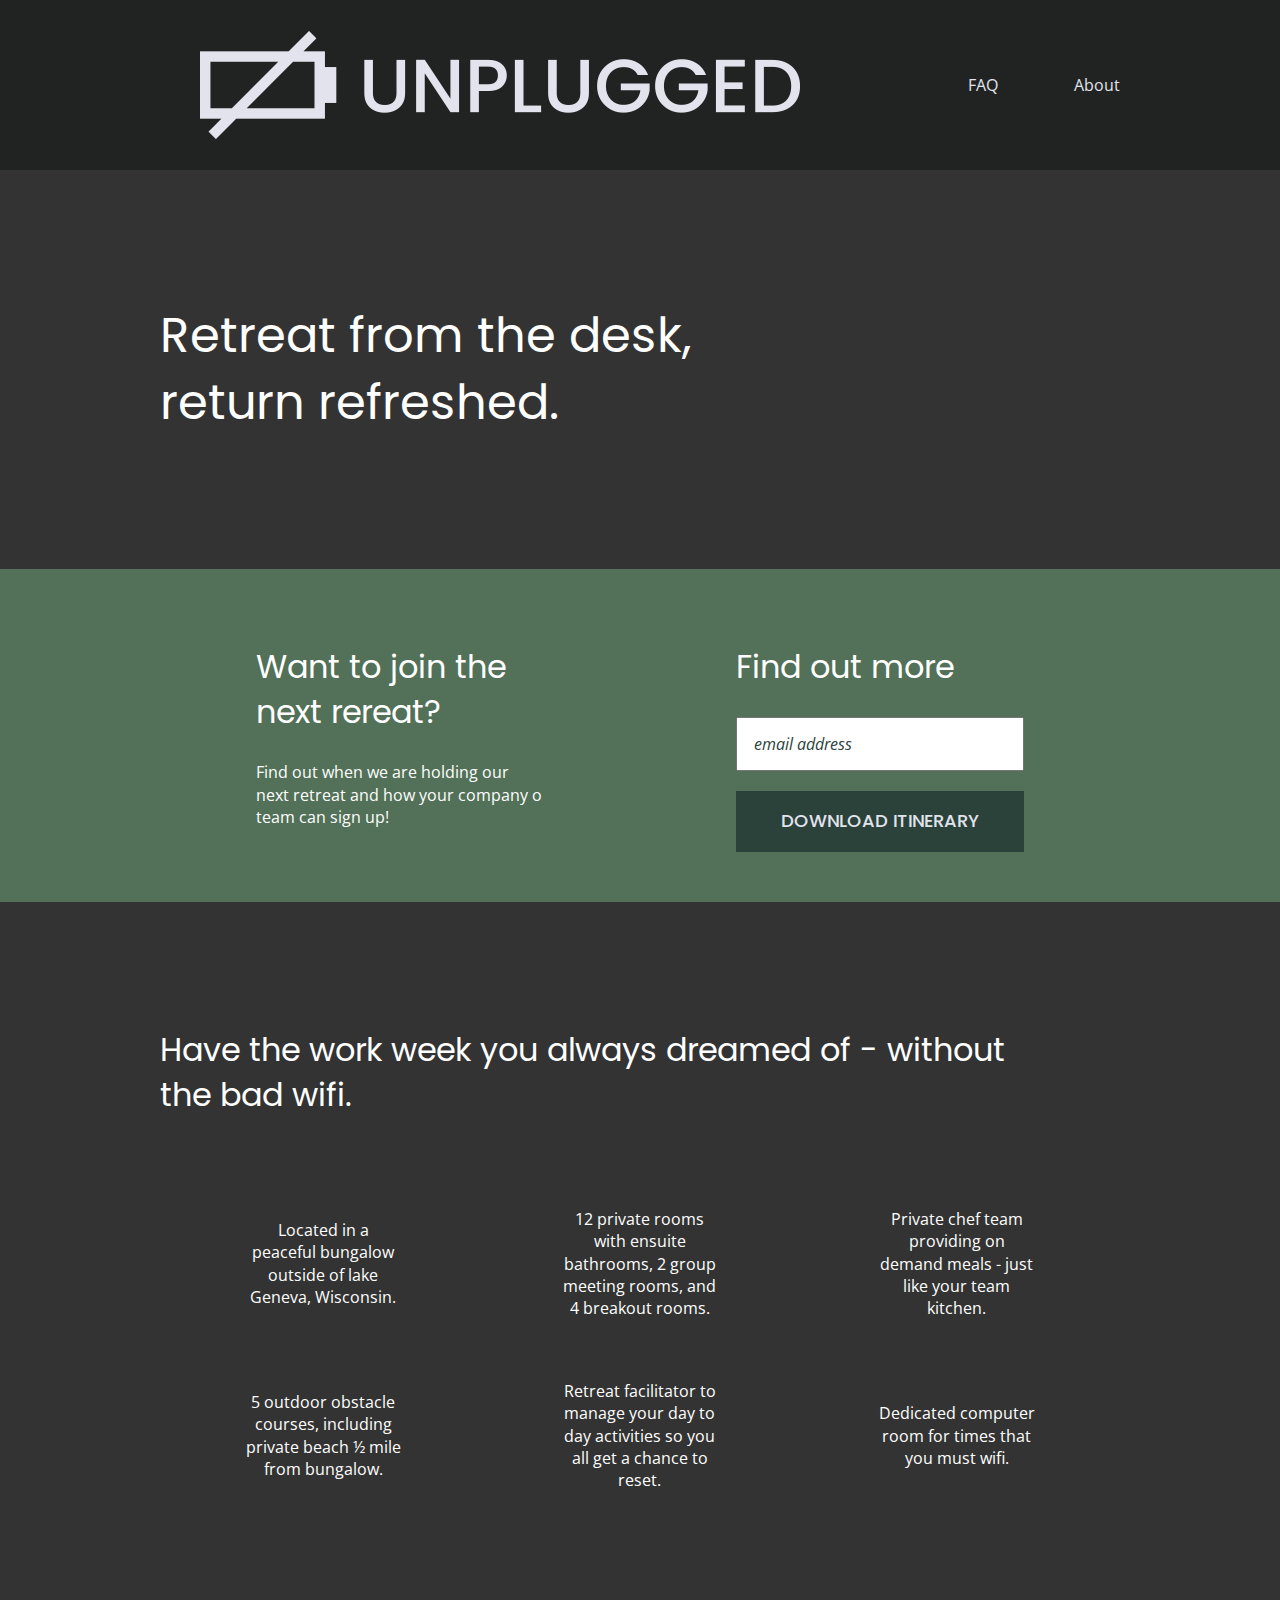
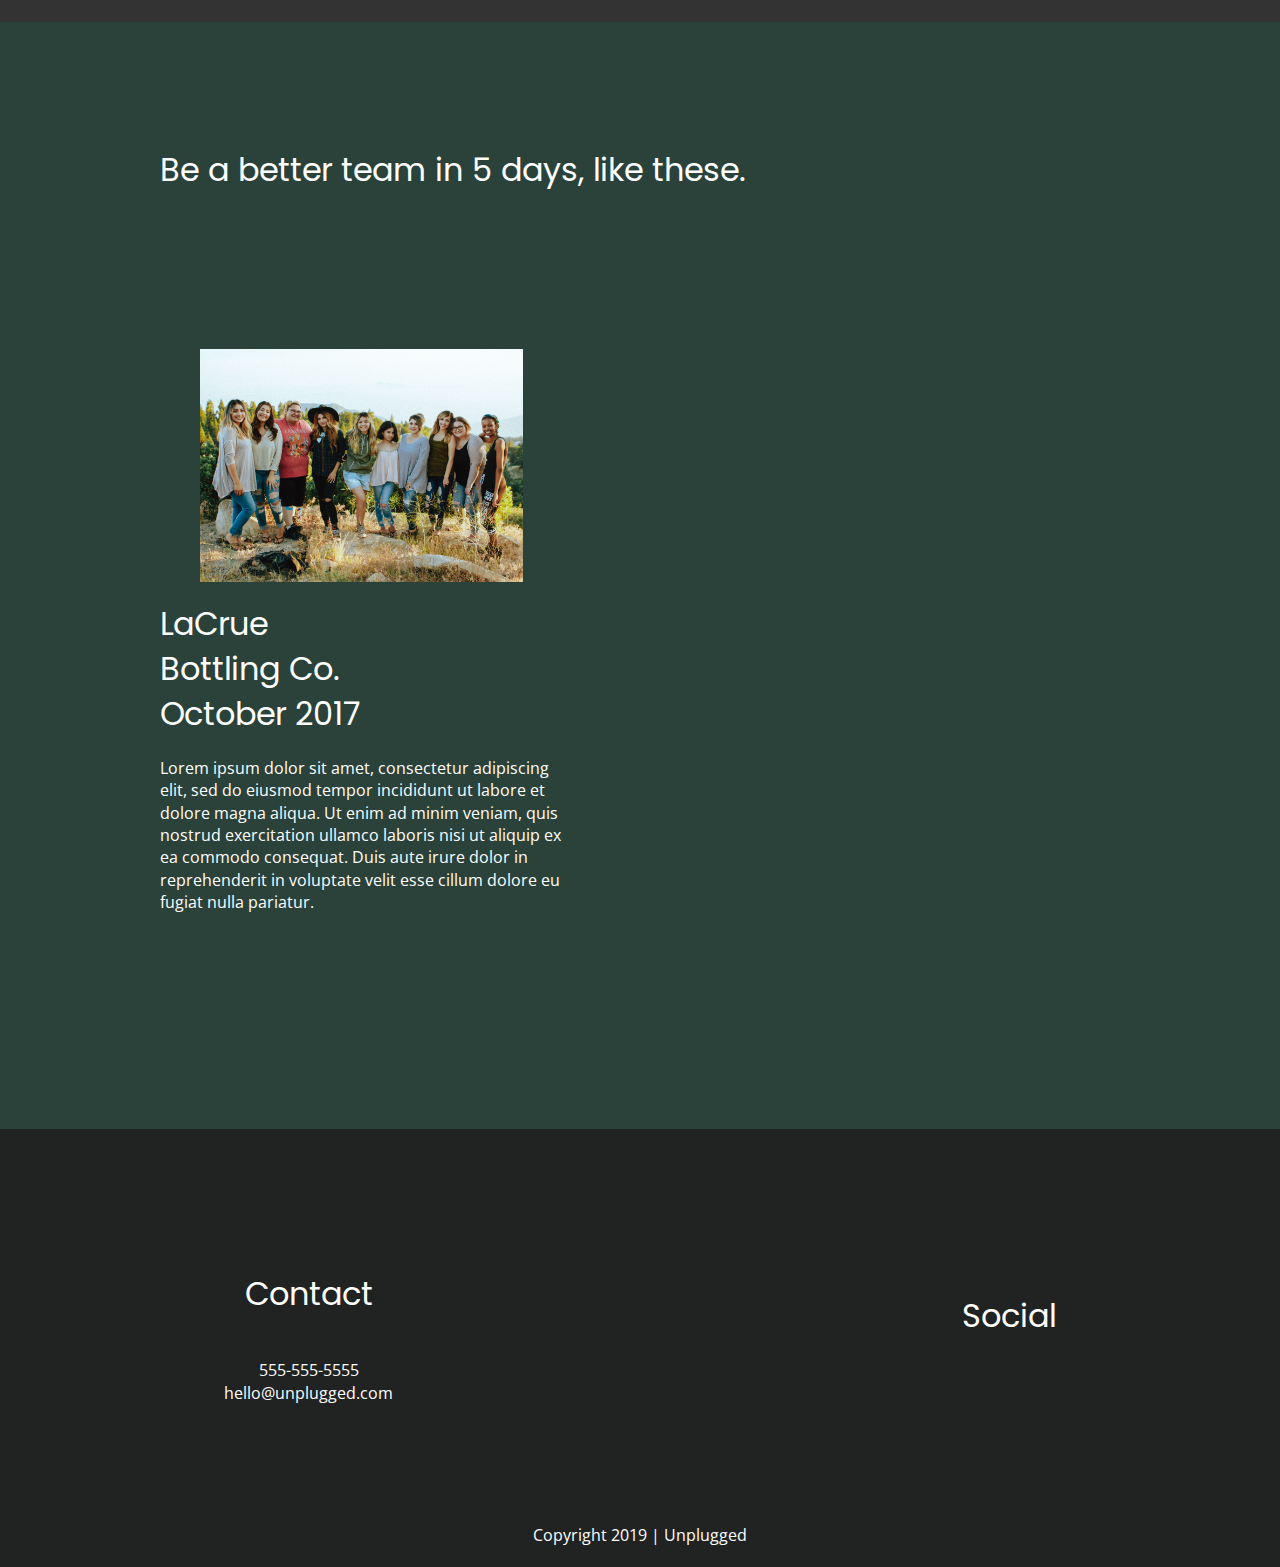
==== commit 454c3b0d: "added background images" ====
--- a/index.html
+++ b/index.html
@@ -28,7 +28,9 @@
   <header>
     <div class="content-wrapper">
       <a href="index.html">
-        <img src="" alt="unplugged logo">
+        <figure>
+          <img src="img/unpluggedlogo.png" alt="unplugged logo"/>
+        </figure>
       </a>
       <div class="header-divider"></div>
         <nav>
@@ -104,6 +106,9 @@
         <h2>Be a better team in 5 days, like these.</h2>
         <article> 
           <div class="content-wrapper">
+            <figure>
+              <img src="img/omar_lopez_296944_unsplash.jpg" alt="Team Picture" />
+            </figure>
               <h3>LaCrue Bottling Co. October 2017</h3>
               <p>Lorem ipsum dolor sit amet, consectetur adipiscing elit, sed do eiusmod tempor incididunt ut labore et dolore magna aliqua. Ut enim ad minim veniam, quis nostrud exercitation ullamco laboris nisi ut aliquip ex ea commodo consequat. Duis aute irure dolor in reprehenderit in voluptate velit esse cillum dolore eu fugiat nulla pariatur. </p>  
           </div> 
--- a/css/main.css
+++ b/css/main.css
@@ -98,30 +98,40 @@
    ========================================================================== */
 html {
   font-size: 16px;
-}
+  color: #ffffff;
+}
+
 body {
   font-family: 'Open Sans', sans-serif;
   font-size: 1em;
 }
 h1 {
+  font-family: 'Poppins', sans-serif;
   font-size: 3em;
+  font-weight: 400;
 }
 
 h2 {
   font-family: 'Poppins', sans-serif;
   font-size: 2em;
+  font-weight: 400;
 }
 
 h3, 
 h4 {
   font-family: 'Poppins', sans-serif;
   font-size: 2em;
+  font-weight: 400;
 }
 a {
   color: #e2e3ed;
   text-decoration: none;
 }
 
+img {
+  width: 100%;
+}
+
 .contact {
   font-style: normal;
 }
@@ -131,7 +141,31 @@
   width: 90%;
   margin: 50px 0;
 }
-
+aside .form {
+  margin-top: 30px;
+}
+ 
+input[type=text] {
+  box-sizing: border-box;
+  width: 100%;
+  color: #2a423a;
+  font-style: italic;
+  padding: 1em;
+}
+ 
+input[type=button] {
+  width: 100%;
+  padding: 20px 0;
+  margin-top: 20px;
+  background-color: #2a423a;
+  font-family: 'Poppins', Helvetica, Arial, sans-serif;
+  font-weight: 500;
+  font-size: 1.125em;
+  color: #e2e3ed;
+  border: none;
+  text-align: center;
+  text-transform: uppercase;
+}
 /* -------------------- Base Header - Footer Styles -------------------- */
 
 header,
@@ -140,6 +174,7 @@
   justify-content: center;
   align-items: center;
   flex-flow: row wrap;
+  background-color: #202322;
 }
 
 header {
@@ -190,7 +225,11 @@
 
 footer .contact {
   margin-bottom: 50px;
-}
+  text-align: center;
+}
+
+
+ 
 
 footer .social-icons {
   display: flex;
@@ -217,15 +256,20 @@
   display: flex;
   justify-content: center;
   flex-flow: row wrap;
-}
+  background: url('img/jake-melara-30679-unsplash.jpg') center no-repeat #333;
+  background-size: cover;
+
+}
+
 
 /* Aside */
 
 aside {
   display: flex;
-  justify-content: center;
-  align-items: center;
-  flex-flow: row wrap;
+  justify-content: space-evenly;
+  align-items: center;
+  flex-flow: row wrap;
+  background-color: #527158;
 }
 
 /* Features */
@@ -234,6 +278,8 @@
   display: flex;
   justify-content: center;
   flex-flow: row wrap;
+  background: url('img/image.jpg') center no-repeat #333;
+  background-size: cover;
 }
 
 .features h2 {
@@ -250,6 +296,7 @@
   justify-content: center;
   align-items: center;
   flex-flow: row wrap;
+  text-align: center;
 }
 
 .features p {
@@ -262,6 +309,7 @@
   display: flex;
   justify-content: center;
   flex-flow: row wrap;
+  background-color: #2A423A;
 }
 
 .reviews h2 {
@@ -293,6 +341,7 @@
 
 .contact-content p {
   margin: 0;
+  
 }
 
 /* ==========================================================================
@@ -493,8 +542,9 @@
   
     footer .copyright {
       width: 100%;
-    }
-  
+      text-align: center;
+    }
+    
     /* ==========================================================================
      About Page
      ========================================================================== */
@@ -552,8 +602,13 @@
   }
 
   /* Aside */
+  aside {
+    background-color: #527158;
+  }
+
   aside .content-wrapper {
     justify-content: space-around;
+   
   }
 
   aside .content-wrapper .form-description,
